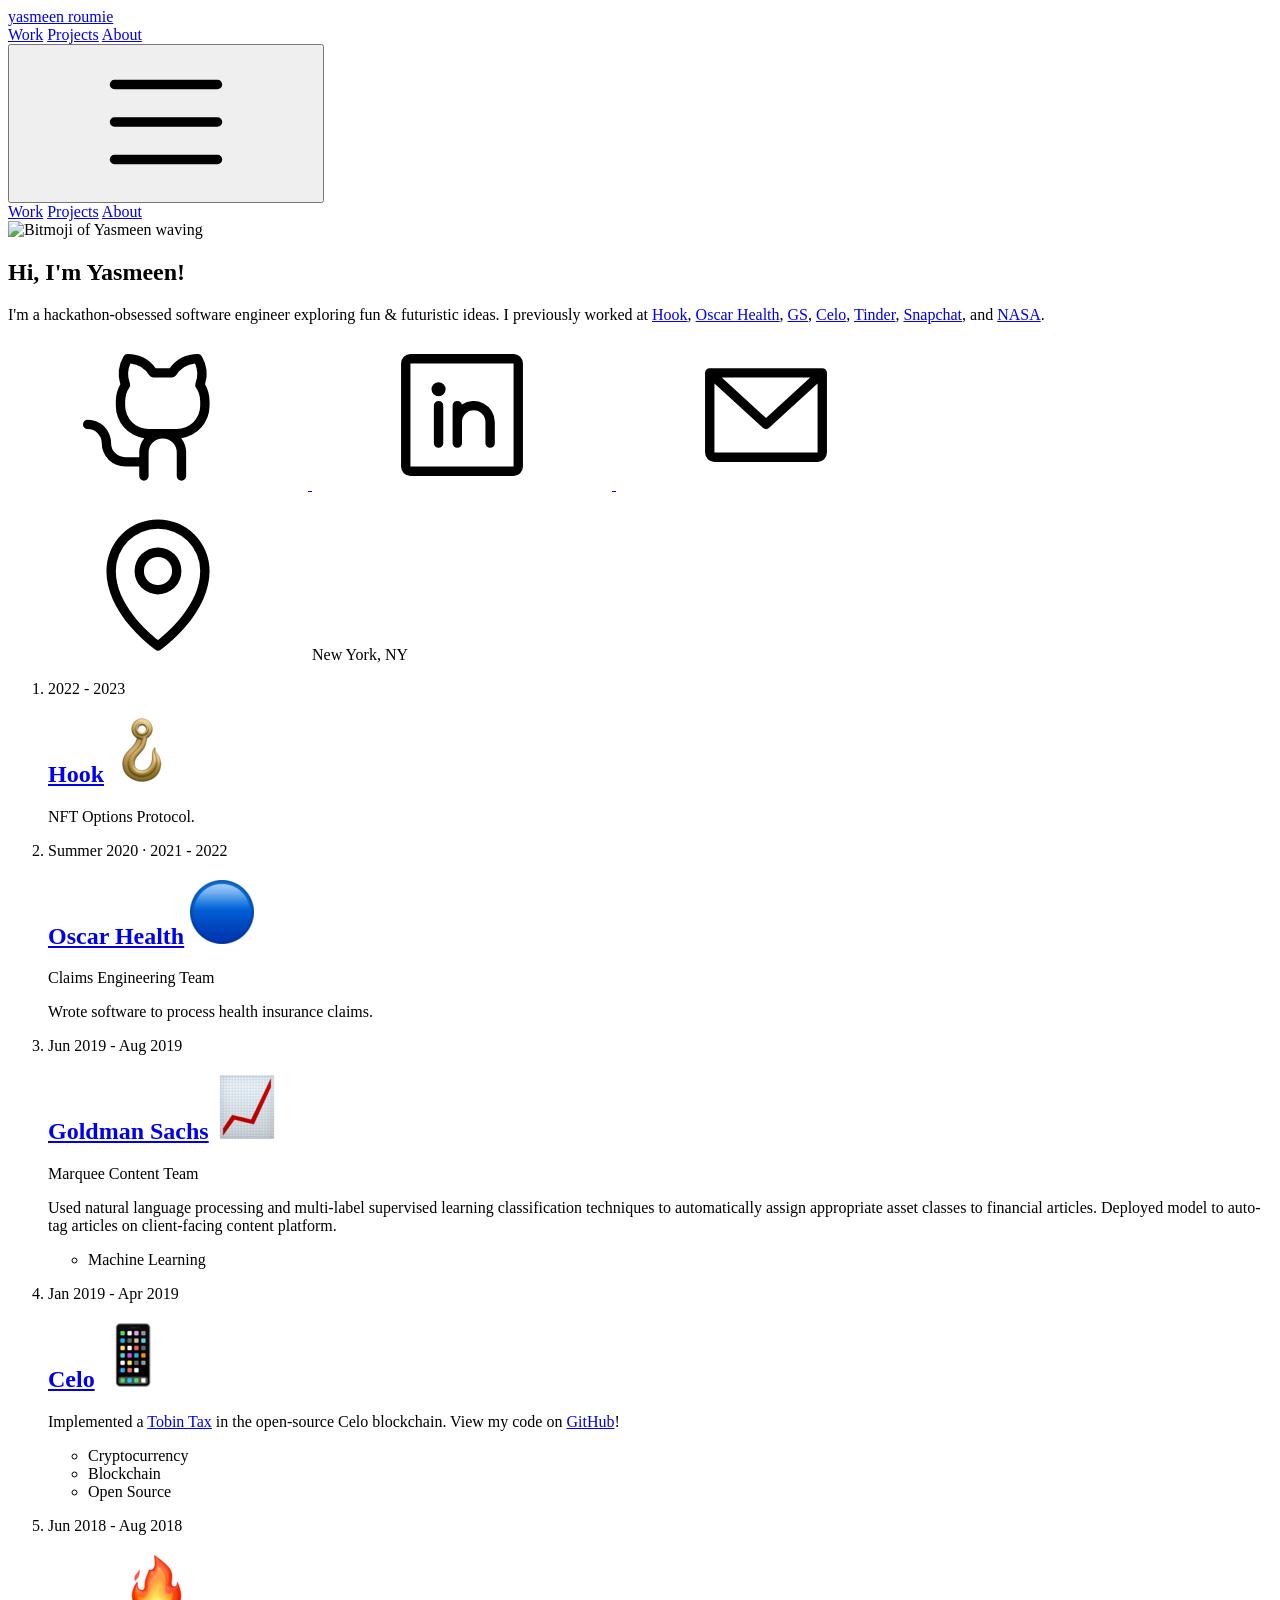
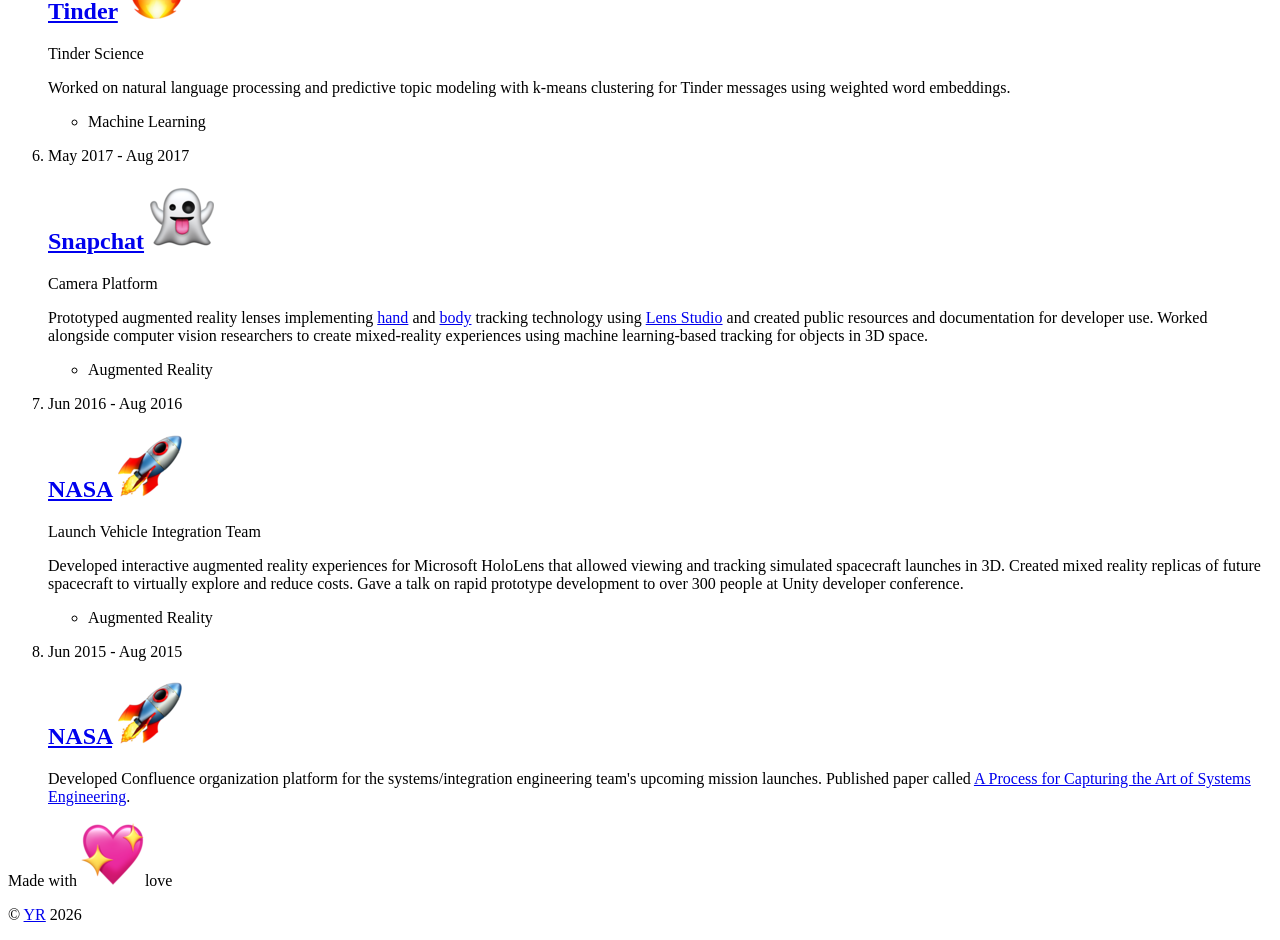
==== index.html @ fbc3cf3b "Add files via upload" ====
<!DOCTYPE html>
<html lang="en">
<head>
	<meta charset="utf-8">
	<meta name="viewport" content="width=device-width, initial-scale=1">
	<title>Yasmeen Roumie | Work</title>
	<meta name="description" content="Yasmeen's work experience">

	<!-- Facebook Meta Tags -->
	<meta property="og:url" content="https://yasmeenroumie.com">
	<meta property="og:type" content="website">
	<meta property="og:title" content="Yasmeen Roumie | Work">
	<meta property="og:description" content="Yasmeen's work experience">
	<meta property="og:image" content="https://i.pinimg.com/564x/a7/92/e4/a792e42b54c8fdf1e5c02436680e0463.jpg">

	<!-- Twitter Meta Tags -->
	<meta name="twitter:card" content="summary_large_image">
	<meta property="twitter:domain" content="yasmeenroumie.com">
	<meta property="twitter:url" content="https://yasmeenroumie.com">
	<meta name="twitter:title" content="Yasmeen Roumie | Work">
	<meta name="twitter:description" content="Yasmeen's work experience">
	<meta name="twitter:image" content="https://i.pinimg.com/564x/a7/92/e4/a792e42b54c8fdf1e5c02436680e0463.jpg">

	<link rel="shortcut icon" type="image/x-icon" href="static/img/verified.ico"/>

	<link rel="preload" href="static/fonts/FamiljenGrotesk-400.woff2" as="font" type="font/woff2" crossorigin>
	<link rel="preload" href="static/fonts/FamiljenGrotesk-600.woff2" as="font" type="font/woff2" crossorigin>
	<link rel="stylesheet" href="static/css/site.css">
	<script src="static/js/nav.js" defer></script>

	<!-- Global site tag (gtag.js) - Google Analytics -->
	<script async src="https://www.googletagmanager.com/gtag/js?id=UA-73710322-1"></script>
	<script>
	  window.dataLayer = window.dataLayer || [];
	  function gtag(){dataLayer.push(arguments);}
	  gtag('js', new Date());

	  gtag('config', 'UA-73710322-1');
	</script>
</head>
<body>

<!--SPRITE:START-->
<svg xmlns="http://www.w3.org/2000/svg" style="display:none" aria-hidden="true">
  <symbol id="i-github" viewBox="0 0 256 256"><path d="M208.31,75.68A59.78,59.78,0,0,0,202.93,28,8,8,0,0,0,196,24a59.75,59.75,0,0,0-48,24H124A59.75,59.75,0,0,0,76,24a8,8,0,0,0-6.93,4,59.78,59.78,0,0,0-5.38,47.68A58.14,58.14,0,0,0,56,104v8a56.06,56.06,0,0,0,48.44,55.47A39.8,39.8,0,0,0,96,192v8H72a24,24,0,0,1-24-24A40,40,0,0,0,8,136a8,8,0,0,0,0,16,24,24,0,0,1,24,24,40,40,0,0,0,40,40H96v16a8,8,0,0,0,16,0V192a24,24,0,0,1,48,0v40a8,8,0,0,0,16,0V192a39.8,39.8,0,0,0-8.44-24.53A56.06,56.06,0,0,0,216,112v-8A58.14,58.14,0,0,0,208.31,75.68ZM200,112a40,40,0,0,1-40,40H112a40,40,0,0,1-40-40v-8a41.74,41.74,0,0,1,6.9-22.48A8,8,0,0,0,80,73.83a43.81,43.81,0,0,1,.79-33.58,43.88,43.88,0,0,1,32.32,20.06A8,8,0,0,0,119.82,64h32.35a8,8,0,0,0,6.74-3.69,43.87,43.87,0,0,1,32.32-20.06A43.81,43.81,0,0,1,192,73.83a8.09,8.09,0,0,0,1,7.65A41.72,41.72,0,0,1,200,104Z"/></symbol>
  <symbol id="i-linkedin" viewBox="0 0 256 256"><path d="M216,24H40A16,16,0,0,0,24,40V216a16,16,0,0,0,16,16H216a16,16,0,0,0,16-16V40A16,16,0,0,0,216,24Zm0,192H40V40H216V216ZM96,112v64a8,8,0,0,1-16,0V112a8,8,0,0,1,16,0Zm88,28v36a8,8,0,0,1-16,0V140a20,20,0,0,0-40,0v36a8,8,0,0,1-16,0V112a8,8,0,0,1,15.79-1.78A36,36,0,0,1,184,140ZM100,84A12,12,0,1,1,88,72,12,12,0,0,1,100,84Z"/></symbol>
  <symbol id="i-mail" viewBox="0 0 256 256"><path d="M224,48H32a8,8,0,0,0-8,8V192a16,16,0,0,0,16,16H216a16,16,0,0,0,16-16V56A8,8,0,0,0,224,48ZM203.43,64,128,133.15,52.57,64ZM216,192H40V74.19l82.59,75.71a8,8,0,0,0,10.82,0L216,74.19V192Z"/></symbol>
  <symbol id="i-pin" viewBox="0 0 256 256"><path d="M128,64a40,40,0,1,0,40,40A40,40,0,0,0,128,64Zm0,64a24,24,0,1,1,24-24A24,24,0,0,1,128,128Zm0-112a88.1,88.1,0,0,0-88,88c0,31.4,14.51,64.68,42,96.25a254.19,254.19,0,0,0,41.45,38.3,8,8,0,0,0,9.18,0A254.19,254.19,0,0,0,174,200.25c27.45-31.57,42-64.85,42-96.25A88.1,88.1,0,0,0,128,16Zm0,206c-16.53-13-72-60.75-72-118a72,72,0,0,1,144,0C200,161.23,144.53,209,128,222Z"/></symbol>
  <symbol id="i-calendar" viewBox="0 0 256 256"><path d="M208,32H184V24a8,8,0,0,0-16,0v8H88V24a8,8,0,0,0-16,0v8H48A16,16,0,0,0,32,48V208a16,16,0,0,0,16,16H208a16,16,0,0,0,16-16V48A16,16,0,0,0,208,32ZM72,48v8a8,8,0,0,0,16,0V48h80v8a8,8,0,0,0,16,0V48h24V80H48V48ZM208,208H48V96H208V208Z"/></symbol>
  <symbol id="i-menu" viewBox="0 0 256 256"><path d="M224,128a8,8,0,0,1-8,8H40a8,8,0,0,1,0-16H216A8,8,0,0,1,224,128ZM40,72H216a8,8,0,0,0,0-16H40a8,8,0,0,0,0,16ZM216,184H40a8,8,0,0,0,0,16H216a8,8,0,0,0,0-16Z"/></symbol>
  <symbol id="i-close" viewBox="0 0 256 256"><path d="M205.66,194.34a8,8,0,0,1-11.32,11.32L128,139.31,61.66,205.66a8,8,0,0,1-11.32-11.32L116.69,128,50.34,61.66A8,8,0,0,1,61.66,50.34L128,116.69l66.34-66.35a8,8,0,0,1,11.32,11.32L139.31,128Z"/></symbol>
  <symbol id="i-arrow" viewBox="0 0 256 256"><path d="M204,64V168a12,12,0,0,1-24,0V93L72.49,200.49a12,12,0,0,1-17-17L163,76H88a12,12,0,0,1,0-24H192A12,12,0,0,1,204,64Z"/></symbol>
</svg>
<!--SPRITE:END-->

<header class="sticky top-0 z-40 border-b border-border bg-bg/80 backdrop-blur-md">
	<nav class="mx-auto flex h-16 max-w-4xl items-center justify-between gap-4 px-5" aria-label="Main">
		<a href="index" class="text-base font-semibold tracking-tight hover:text-accent transition-colors">yasmeen roumie</a>

		<div class="hidden items-center gap-1 sm:flex">
			<a href="index" aria-current="page" class="rounded-lg bg-surface-2 px-3 py-1.5 text-sm font-medium">Work</a>
			<a href="projects" class="rounded-lg px-3 py-1.5 text-sm text-muted transition-colors hover:bg-surface-2 hover:text-fg">Projects</a>
			<a href="about" class="rounded-lg px-3 py-1.5 text-sm text-muted transition-colors hover:bg-surface-2 hover:text-fg">About</a>
		</div>

		<button type="button" class="btn-icon -mr-2 hidden sm:hidden" data-nav-toggle aria-controls="site-menu" aria-expanded="false" aria-label="Menu">
			<svg class="icon text-xl" aria-hidden="true"><use href="#i-menu"></use></svg>
		</button>
	</nav>

	<div id="site-menu" class="border-t border-border sm:hidden" data-nav-menu>
		<div class="mx-auto flex max-w-4xl flex-col px-5 py-2">
			<a href="index" aria-current="page" class="rounded-lg px-3 py-2.5 text-sm font-medium">Work</a>
			<a href="projects" class="rounded-lg px-3 py-2.5 text-sm text-muted transition-colors hover:bg-surface-2 hover:text-fg">Projects</a>
			<a href="about" class="rounded-lg px-3 py-2.5 text-sm text-muted transition-colors hover:bg-surface-2 hover:text-fg">About</a>
		</div>
	</div>
</header>

<main class="mx-auto max-w-4xl px-5 pb-24 pt-12 sm:pt-16">

	<section class="rise flow-root">
	<img src="static/img/hey_bitmoji_trim.png" alt="Bitmoji of Yasmeen waving"
		width="297" height="341"
		class="float-right mb-1 ml-2 h-32 w-auto sm:ml-8 sm:h-48 lg:h-64">
		<div>
			<h1 class="text-3xl font-semibold tracking-tight sm:text-4xl">Hi, I'm Yasmeen!</h1>

			<p class="mt-4 max-w-[56ch] leading-relaxed text-muted">
				I'm a hackathon-obsessed software engineer exploring fun &amp; futuristic ideas. I previously worked at
				<a class="sweep sweep-hook" href="https://hook.xyz">Hook</a>,
				<a class="sweep sweep-oscar" href="https://www.hioscar.com/">Oscar Health</a>,
				<a class="sweep sweep-gs" href="https://www.goldmansachs.com/">GS</a>,
				<a class="sweep sweep-celo" href="https://celo.org">Celo</a>,
				<a class="sweep sweep-tinder" href="https://tinder.com">Tinder</a>,
				<a class="sweep sweep-snapchat" href="https://snapchat.com">Snapchat</a>, and
				<a class="sweep sweep-nasa" href="https://nasa.gov">NASA</a>.
			</p>

			<div class="-ml-2 mt-3 flex flex-wrap items-center">
				<a class="btn-icon size-10" href="http://bit.ly/yasmeen-github" aria-label="GitHub">
					<svg class="icon text-2xl" aria-hidden="true"><use href="#i-github"></use></svg>
				</a>
				<a class="btn-icon size-10" href="http://bit.ly/yasmeen-linkedin" aria-label="LinkedIn">
					<svg class="icon text-2xl" aria-hidden="true"><use href="#i-linkedin"></use></svg>
				</a>
				<a class="btn-icon size-10" href="mailto:yasmeen.roumie@gmail.com" aria-label="Email">
					<svg class="icon text-2xl" aria-hidden="true"><use href="#i-mail"></use></svg>
				</a>
			</div>

			<p class="mt-1 flex items-center gap-1.5 text-sm text-muted">
				<svg class="icon" aria-hidden="true"><use href="#i-pin"></use></svg>
				New York, NY
			</p>
		</div>

	</section>

	<ol class="mt-16 space-y-12 sm:mt-20">

		<li class="grid gap-2 sm:grid-cols-[9rem_1fr] sm:gap-8">
			<p class="pt-1 font-mono text-xs text-muted">2022 - 2023</p>
			<div>
				<h2 class="text-lg font-semibold tracking-tight">
					<a class="marker" href="https://www.hook.xyz/">Hook</a>
					<img class="emoji" src="static/img/emoji/1fa9d.png" alt="" aria-hidden="true" width="64" height="64">
				</h2>
				<p class="mt-2 leading-relaxed">NFT Options Protocol.</p>
			</div>
		</li>

		<li class="grid gap-2 sm:grid-cols-[9rem_1fr] sm:gap-8">
			<p class="pt-1 font-mono text-xs text-muted">Summer 2020 &middot; 2021 - 2022</p>
			<div>
				<h2 class="text-lg font-semibold tracking-tight">
					<a class="marker" href="https://www.hioscar.com/">Oscar Health</a>
					<img class="emoji" src="static/img/emoji/1f535.png" alt="" aria-hidden="true" width="64" height="64">
				</h2>
				<p class="mt-1 text-sm font-medium text-muted">Claims Engineering Team</p>
				<p class="mt-2 leading-relaxed">Wrote software to process health insurance claims.</p>
			</div>
		</li>

		<li class="grid gap-2 sm:grid-cols-[9rem_1fr] sm:gap-8">
			<p class="pt-1 font-mono text-xs text-muted">Jun 2019 - Aug 2019</p>
			<div>
				<h2 class="text-lg font-semibold tracking-tight">
					<a class="marker" href="https://www.goldmansachs.com/">Goldman Sachs</a>
					<img class="emoji" src="static/img/emoji/1f4c8.png" alt="" aria-hidden="true" width="64" height="64">
				</h2>
				<p class="mt-1 text-sm font-medium text-muted">Marquee Content Team</p>
				<p class="mt-2 leading-relaxed">Used natural language processing and multi-label supervised learning classification techniques to automatically assign appropriate asset classes to financial articles. Deployed model to auto-tag articles on client-facing content platform.</p>
				<ul class="mt-3 flex flex-wrap gap-1.5">
					<li class="tag">Machine Learning</li>
				</ul>
			</div>
		</li>

		<li class="grid gap-2 sm:grid-cols-[9rem_1fr] sm:gap-8">
			<p class="pt-1 font-mono text-xs text-muted">Jan 2019 - Apr 2019</p>
			<div>
				<h2 class="text-lg font-semibold tracking-tight">
					<a class="marker" href="https://celo.org/">Celo</a>
					<img class="emoji" src="static/img/emoji/1f4f1.png" alt="" aria-hidden="true" width="64" height="64">
				</h2>
				<p class="mt-2 leading-relaxed">Implemented a <a class="marker" href="https://www.investopedia.com/terms/t/tobin-tax.asp">Tobin Tax</a> in the open-source Celo blockchain. View my code on <a class="marker" href="https://github.com/celo-org/celo-blockchain/commits?author=yasmeen">GitHub</a>!</p>
				<ul class="mt-3 flex flex-wrap gap-1.5">
					<li class="tag">Cryptocurrency</li>
					<li class="tag">Blockchain</li>
					<li class="tag">Open Source</li>
				</ul>
			</div>
		</li>

		<li class="grid gap-2 sm:grid-cols-[9rem_1fr] sm:gap-8">
			<p class="pt-1 font-mono text-xs text-muted">Jun 2018 - Aug 2018</p>
			<div>
				<h2 class="text-lg font-semibold tracking-tight">
					<a class="marker" href="https://tinder.com/">Tinder</a>
					<img class="emoji" src="static/img/emoji/1f525.png" alt="" aria-hidden="true" width="64" height="64">
				</h2>
				<p class="mt-1 text-sm font-medium text-muted">Tinder Science</p>
				<p class="mt-2 leading-relaxed">Worked on natural language processing and predictive topic modeling with k-means clustering for Tinder messages using weighted word embeddings.</p>
				<ul class="mt-3 flex flex-wrap gap-1.5">
					<li class="tag">Machine Learning</li>
				</ul>
			</div>
		</li>

		<li class="grid gap-2 sm:grid-cols-[9rem_1fr] sm:gap-8">
			<p class="pt-1 font-mono text-xs text-muted">May 2017 - Aug 2017</p>
			<div>
				<h2 class="text-lg font-semibold tracking-tight">
					<a class="marker" href="https://snapchat.com/">Snapchat</a>
					<img class="emoji" src="static/img/emoji/1f47b.png" alt="" aria-hidden="true" width="64" height="64">
				</h2>
				<p class="mt-1 text-sm font-medium text-muted">Camera Platform</p>
				<p class="mt-2 leading-relaxed">Prototyped augmented reality lenses implementing <a class="marker" href="https://lensstudio.snapchat.com/templates/object/hand/">hand</a> and <a class="marker" href="https://lensstudio.snapchat.com/templates/object/body/">body</a> tracking technology using <a class="marker" href="https://lensstudio.snapchat.com/">Lens Studio</a> and created public resources and documentation for developer use. Worked alongside computer vision researchers to create mixed-reality experiences using machine learning-based tracking for objects in 3D space.</p>
				<ul class="mt-3 flex flex-wrap gap-1.5">
					<li class="tag">Augmented Reality</li>
				</ul>
			</div>
		</li>

		<li class="grid gap-2 sm:grid-cols-[9rem_1fr] sm:gap-8">
			<p class="pt-1 font-mono text-xs text-muted">Jun 2016 - Aug 2016</p>
			<div>
				<h2 class="text-lg font-semibold tracking-tight">
					<a class="marker" href="https://nasa.gov/">NASA</a>
					<img class="emoji" src="static/img/emoji/1f680.png" alt="" aria-hidden="true" width="64" height="64">
				</h2>
				<p class="mt-1 text-sm font-medium text-muted">Launch Vehicle Integration Team</p>
				<p class="mt-2 leading-relaxed">Developed interactive augmented reality experiences for Microsoft HoloLens that allowed viewing and tracking simulated spacecraft launches in 3D. Created mixed reality replicas of future spacecraft to virtually explore and reduce costs. Gave a talk on rapid prototype development to over 300 people at Unity developer conference.</p>
				<ul class="mt-3 flex flex-wrap gap-1.5">
					<li class="tag">Augmented Reality</li>
				</ul>
			</div>
		</li>

		<li class="grid gap-2 sm:grid-cols-[9rem_1fr] sm:gap-8">
			<p class="pt-1 font-mono text-xs text-muted">Jun 2015 - Aug 2015</p>
			<div>
				<h2 class="text-lg font-semibold tracking-tight">
					<a class="marker" href="https://nasa.gov/">NASA</a>
					<img class="emoji" src="static/img/emoji/1f680.png" alt="" aria-hidden="true" width="64" height="64">
				</h2>
				<p class="mt-2 leading-relaxed">Developed Confluence organization platform for the systems/integration engineering team's upcoming mission launches. Published paper called <a class="marker" href="https://doi.org/10.1002/j.2334-5837.2016.00236.x">A Process for Capturing the Art of Systems Engineering</a>.</p>
			</div>
		</li>

	</ol>
</main>

<footer class="border-t border-border">
	<div class="mx-auto flex max-w-4xl flex-col items-center gap-1 px-5 py-10 text-sm text-muted">
		<p>Made with <img class="emoji" src="static/img/emoji/1f496.png" alt="" aria-hidden="true" width="64" height="64"><span class="sr-only">love</span></p>
		<p>&copy; <a class="marker" href="https://github.com/yasmeen">YR</a> <span data-year>2026</span></p>
	</div>
</footer>

</body>
</html>
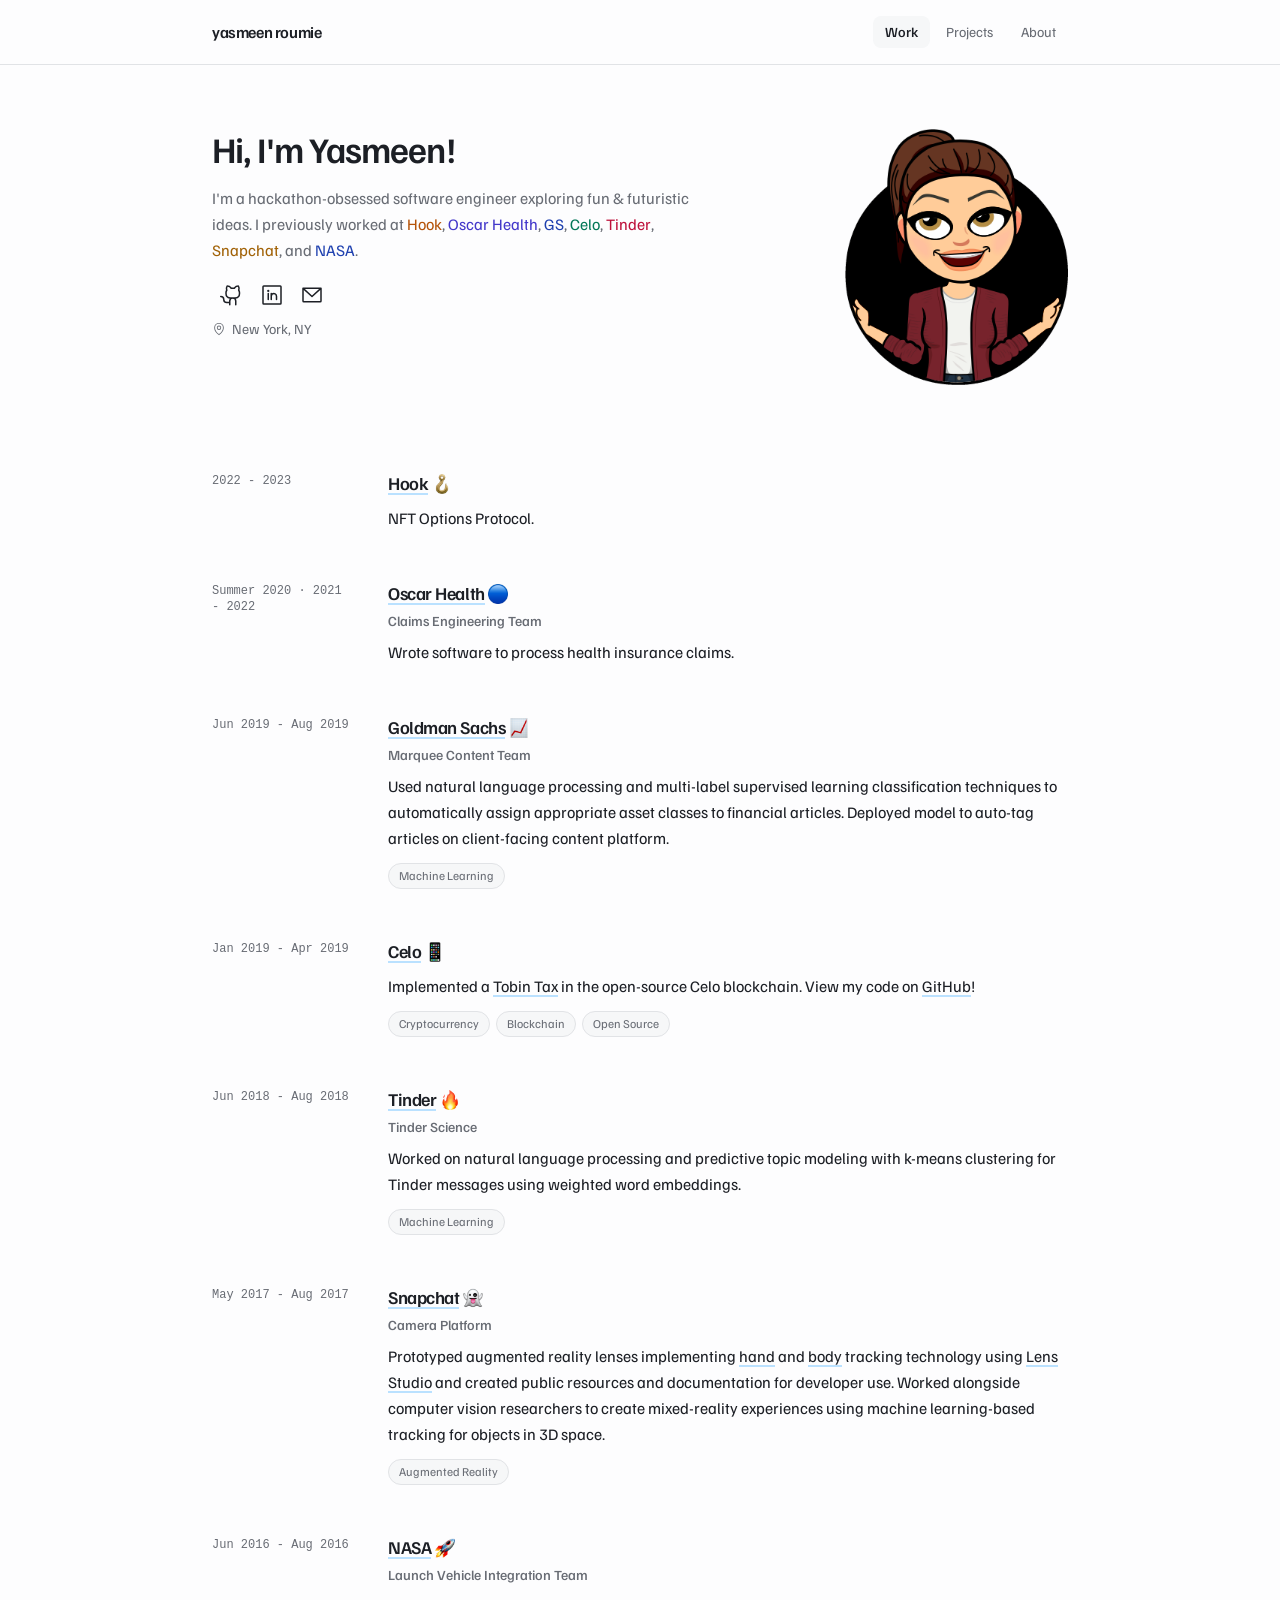
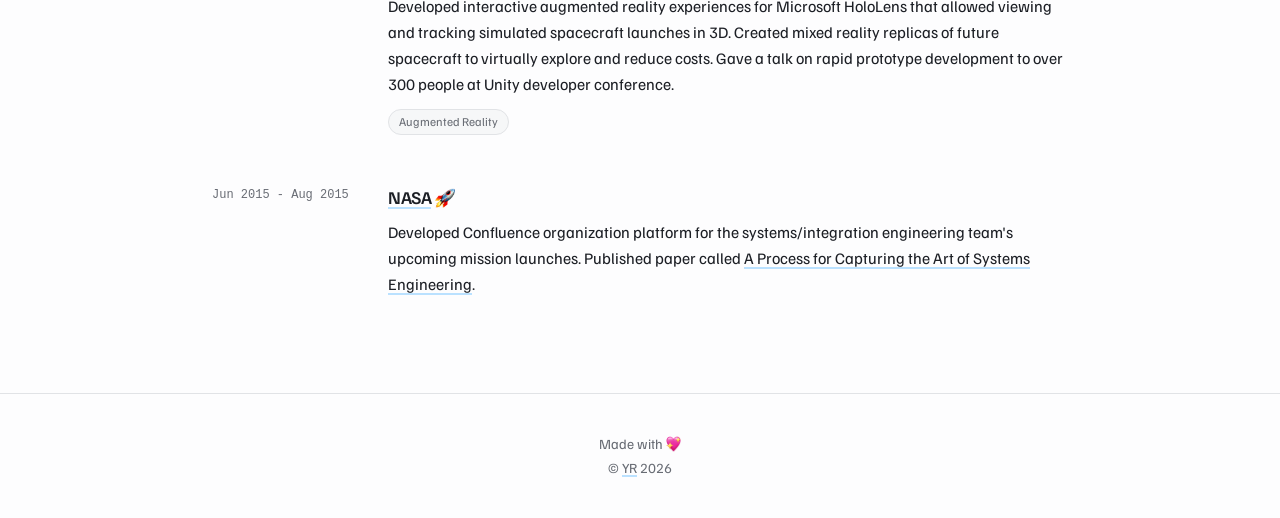
==== commit 0c05e455: "Add files via upload" ====
--- a/index.html
+++ b/index.html
@@ -4,24 +4,29 @@
 	<meta charset="utf-8">
 	<meta name="viewport" content="width=device-width, initial-scale=1">
 	<title>Yasmeen Roumie | Work</title>
-	<meta name="description" content="Yasmeen's work experience">
+	<meta name="description" content="Yasmeen Roumie is a software engineer exploring fun &amp; futuristic ideas. Previously at Hook, Oscar Health, GS, Celo, Tinder, Snapchat, and NASA.">
 
 	<!-- Facebook Meta Tags -->
-	<meta property="og:url" content="https://yasmeenroumie.com">
+	<meta property="og:url" content="https://yasmeenroumie.com/">
 	<meta property="og:type" content="website">
 	<meta property="og:title" content="Yasmeen Roumie | Work">
-	<meta property="og:description" content="Yasmeen's work experience">
-	<meta property="og:image" content="https://i.pinimg.com/564x/a7/92/e4/a792e42b54c8fdf1e5c02436680e0463.jpg">
+	<meta property="og:description" content="Yasmeen Roumie is a software engineer exploring fun &amp; futuristic ideas. Previously at Hook, Oscar Health, GS, Celo, Tinder, Snapchat, and NASA.">
+	<meta property="og:image" content="https://yasmeenroumie.com/static/img/og-image.png">
+	<meta property="og:image:width" content="1200">
+	<meta property="og:image:height" content="630">
+	<meta property="og:image:alt" content="Yasmeen Roumie, software engineer, with her bitmoji">
 
 	<!-- Twitter Meta Tags -->
 	<meta name="twitter:card" content="summary_large_image">
 	<meta property="twitter:domain" content="yasmeenroumie.com">
-	<meta property="twitter:url" content="https://yasmeenroumie.com">
+	<meta property="twitter:url" content="https://yasmeenroumie.com/">
 	<meta name="twitter:title" content="Yasmeen Roumie | Work">
-	<meta name="twitter:description" content="Yasmeen's work experience">
-	<meta name="twitter:image" content="https://i.pinimg.com/564x/a7/92/e4/a792e42b54c8fdf1e5c02436680e0463.jpg">
-
-	<link rel="shortcut icon" type="image/x-icon" href="static/img/verified.ico"/>
+	<meta name="twitter:description" content="Yasmeen Roumie is a software engineer exploring fun &amp; futuristic ideas. Previously at Hook, Oscar Health, GS, Celo, Tinder, Snapchat, and NASA.">
+	<meta name="twitter:image" content="https://yasmeenroumie.com/static/img/og-image.png">
+
+	<link rel="icon" href="/static/img/favicon.ico" sizes="any">
+	<link rel="icon" type="image/png" sizes="32x32" href="/static/img/favicon-32.png">
+	<link rel="apple-touch-icon" href="/static/img/apple-touch-icon.png">
 
 	<link rel="preload" href="static/fonts/FamiljenGrotesk-400.woff2" as="font" type="font/woff2" crossorigin>
 	<link rel="preload" href="static/fonts/FamiljenGrotesk-600.woff2" as="font" type="font/woff2" crossorigin>
--- a/static/css/site.css
+++ b/static/css/site.css
@@ -0,0 +1,2 @@
+/*! tailwindcss v4.3.3 | MIT License | https://tailwindcss.com */
+@layer properties{@supports (((-webkit-hyphens:none)) and (not (margin-trim:inline))) or ((-moz-orient:inline) and (not (color:rgb(from red r g b)))){*,:before,:after,::backdrop{--tw-space-y-reverse:0;--tw-border-style:solid;--tw-leading:initial;--tw-font-weight:initial;--tw-tracking:initial;--tw-backdrop-blur:initial;--tw-backdrop-brightness:initial;--tw-backdrop-contrast:initial;--tw-backdrop-grayscale:initial;--tw-backdrop-hue-rotate:initial;--tw-backdrop-invert:initial;--tw-backdrop-opacity:initial;--tw-backdrop-saturate:initial;--tw-backdrop-sepia:initial;--tw-translate-x:0;--tw-translate-y:0;--tw-translate-z:0}}}@layer theme{:root,:host{--font-sans:"Familjen Grotesk", ui-sans-serif, system-ui, -apple-system, sans-serif;--spacing:.25rem;--container-4xl:56rem;--text-xs:.75rem;--text-xs--line-height:calc(1 / .75);--text-sm:.875rem;--text-sm--line-height:calc(1.25 / .875);--text-base:1rem;--text-base--line-height:calc(1.5 / 1);--text-lg:1.125rem;--text-lg--line-height:calc(1.75 / 1.125);--text-xl:1.25rem;--text-xl--line-height:calc(1.75 / 1.25);--text-2xl:1.5rem;--text-2xl--line-height:calc(2 / 1.5);--text-3xl:1.875rem;--text-3xl--line-height:calc(2.25 / 1.875);--text-4xl:2.25rem;--text-4xl--line-height:calc(2.5 / 2.25);--font-weight-medium:500;--font-weight-semibold:600;--tracking-tight:-.025em;--leading-relaxed:1.625;--radius-lg:.5rem;--blur-md:12px;--default-transition-duration:.15s;--default-transition-timing-function:cubic-bezier(.4, 0, .2, 1);--default-font-family:"Familjen Grotesk", ui-sans-serif, system-ui, -apple-system, sans-serif;--default-mono-font-family:"Geist Mono", ui-monospace, "SF Mono", monospace}}@layer base{*,:after,:before,::backdrop{box-sizing:border-box;border:0 solid;margin:0;padding:0}::file-selector-button{box-sizing:border-box;border:0 solid;margin:0;padding:0}html,:host{-webkit-text-size-adjust:100%;tab-size:4;line-height:1.5;font-family:var(--default-font-family,-apple-system, BlinkMacSystemFont, "Segoe UI", Roboto, "Helvetica Neue", "Noto Sans", Arial, sans-serif, "Apple Color Emoji", "Segoe UI Emoji", "Segoe UI Symbol", "Noto Color Emoji");font-feature-settings:var(--default-font-feature-settings,normal);font-variation-settings:var(--default-font-variation-settings,normal);-webkit-tap-highlight-color:transparent}hr{height:0;color:inherit;border-top-width:1px}abbr:where([title]){-webkit-text-decoration:underline dotted;text-decoration:underline dotted}h1,h2,h3,h4,h5,h6{font-size:inherit;font-weight:inherit}a{color:inherit;-webkit-text-decoration:inherit;-webkit-text-decoration:inherit;-webkit-text-decoration:inherit;text-decoration:inherit}b,strong{font-weight:bolder}code,kbd,samp,pre{font-family:var(--default-mono-font-family,ui-monospace, SFMono-Regular, Menlo, Monaco, Consolas, "Liberation Mono", "Courier New", monospace);font-feature-settings:var(--default-mono-font-feature-settings,normal);font-variation-settings:var(--default-mono-font-variation-settings,normal);font-size:1em}small{font-size:80%}sub,sup{vertical-align:baseline;font-size:75%;line-height:0;position:relative}sub{bottom:-.25em}sup{top:-.5em}table{text-indent:0;border-color:inherit;border-collapse:collapse}:-moz-focusring:where(:not(iframe)){outline:auto}progress{vertical-align:baseline}summary{display:list-item}ol,ul,menu{list-style:none}img,svg,video,canvas,audio,iframe,embed,object{vertical-align:middle;display:block}img,video{max-width:100%;height:auto}button,input,select,optgroup,textarea{font:inherit;font-feature-settings:inherit;font-variation-settings:inherit;letter-spacing:inherit;color:inherit;opacity:1;background-color:#0000;border-radius:0}::file-selector-button{font:inherit;font-feature-settings:inherit;font-variation-settings:inherit;letter-spacing:inherit;color:inherit;opacity:1;background-color:#0000;border-radius:0}:where(select:is([multiple],[size])) optgroup{font-weight:bolder}:where(select:is([multiple],[size])) optgroup option{padding-inline-start:20px}::file-selector-button{margin-inline-end:4px}::placeholder{opacity:1}@supports (not ((-webkit-appearance:-apple-pay-button))) or (contain-intrinsic-size:1px){::placeholder{color:currentColor}@supports (color:color-mix(in lab, red, red)){::placeholder{color:color-mix(in oklab, currentcolor 50%, transparent)}}}textarea{resize:vertical}::-webkit-search-decoration{-webkit-appearance:none}::-webkit-date-and-time-value{min-height:1lh;text-align:inherit}::-webkit-datetime-edit{display:inline-flex}::-webkit-datetime-edit-fields-wrapper{padding:0}::-webkit-datetime-edit{padding-block:0}::-webkit-datetime-edit-year-field{padding-block:0}::-webkit-datetime-edit-month-field{padding-block:0}::-webkit-datetime-edit-day-field{padding-block:0}::-webkit-datetime-edit-hour-field{padding-block:0}::-webkit-datetime-edit-minute-field{padding-block:0}::-webkit-datetime-edit-second-field{padding-block:0}::-webkit-datetime-edit-millisecond-field{padding-block:0}::-webkit-datetime-edit-meridiem-field{padding-block:0}::-webkit-calendar-picker-indicator{line-height:1}:-moz-ui-invalid{box-shadow:none}button,input:where([type=button],[type=reset],[type=submit]){appearance:button}::file-selector-button{appearance:button}::-webkit-inner-spin-button{height:auto}::-webkit-outer-spin-button{height:auto}[hidden]:where(:not([hidden=until-found])){display:none!important}html{scroll-behavior:smooth}body{background-color:var(--bg);color:var(--fg);font-family:var(--font-sans);-webkit-font-smoothing:antialiased;text-rendering:optimizelegibility}:focus-visible{outline:2px solid var(--ring);outline-offset:2px;border-radius:2px}@media (prefers-reduced-motion:reduce){html{scroll-behavior:auto}*,:before,:after{transition-duration:.01ms!important;animation-duration:.01ms!important;animation-iteration-count:1!important}}}@layer components{.emoji{vertical-align:-.2em;width:1.1em;height:1.1em;display:inline-block}.icon{fill:currentColor;flex:none;width:1em;height:1em}.marker{background-image:linear-gradient(var(--marker), var(--marker));background-position:0 100%;background-repeat:no-repeat;background-size:100% 2px;padding-bottom:1px;transition:background-size .2s}.marker:hover{background-size:100% 100%}.sweep{color:var(--sweep-fg,var(--fg));background-image:linear-gradient(to right, transparent 50%, var(--sweep,transparent) 50%);background-position:0 0;background-repeat:no-repeat;background-size:200%;border-radius:3px;margin-inline:-.1em;padding-inline:.1em;transition:background-position .45s cubic-bezier(.16,1,.3,1)}.sweep:hover,.sweep:focus-visible{background-position:-100% 0}@media (hover:none){.sweep{background-position:-100% 0}}.sweep-hook{--sweep-fg:var(--c-hook);--sweep:var(--c-hook)}@supports (color:color-mix(in lab, red, red)){.sweep-hook{--sweep:color-mix(in srgb, var(--c-hook) 20%, transparent)}}.sweep-oscar{--sweep-fg:var(--c-oscar);--sweep:var(--c-oscar)}@supports (color:color-mix(in lab, red, red)){.sweep-oscar{--sweep:color-mix(in srgb, var(--c-oscar) 20%, transparent)}}.sweep-gs{--sweep-fg:var(--c-gs);--sweep:var(--c-gs)}@supports (color:color-mix(in lab, red, red)){.sweep-gs{--sweep:color-mix(in srgb, var(--c-gs) 20%, transparent)}}.sweep-celo{--sweep-fg:var(--c-celo);--sweep:var(--c-celo)}@supports (color:color-mix(in lab, red, red)){.sweep-celo{--sweep:color-mix(in srgb, var(--c-celo) 20%, transparent)}}.sweep-tinder{--sweep-fg:var(--c-tinder);--sweep:var(--c-tinder)}@supports (color:color-mix(in lab, red, red)){.sweep-tinder{--sweep:color-mix(in srgb, var(--c-tinder) 20%, transparent)}}.sweep-snapchat{--sweep-fg:var(--c-snapchat);--sweep:var(--c-snapchat)}@supports (color:color-mix(in lab, red, red)){.sweep-snapchat{--sweep:color-mix(in srgb, var(--c-snapchat) 26%, transparent)}}.sweep-nasa{--sweep-fg:var(--c-nasa);--sweep:var(--c-nasa)}@supports (color:color-mix(in lab, red, red)){.sweep-nasa{--sweep:color-mix(in srgb, var(--c-nasa) 20%, transparent)}}.card{background-color:var(--surface);border:1px solid var(--border);border-radius:.75rem;transition:border-color .2s,transform .2s}.card-link:hover .card,.card-link:focus-visible .card{border-color:var(--accent)}@supports (color:color-mix(in lab, red, red)){.card-link:hover .card,.card-link:focus-visible .card{border-color:color-mix(in oklch, var(--accent) 45%, var(--border))}}.card-link:hover .card,.card-link:focus-visible .card{transform:translateY(-2px)}.card-link:active .card{transform:translateY(0)}.tag{border:1px solid var(--border);background-color:var(--surface-2);color:var(--muted);white-space:nowrap;border-radius:9999px;align-items:center;gap:.375rem;padding:.375rem .625rem;font-size:.75rem;line-height:1;display:inline-flex}.btn{border:1px solid var(--border);background-color:var(--surface);color:var(--fg);border-radius:.5rem;align-items:center;gap:.5rem;padding:.5rem .875rem;font-size:.875rem;font-weight:500;transition:background-color .15s,border-color .15s,transform .1s;display:inline-flex}.btn:hover{background-color:var(--surface-2);border-color:var(--accent)}@supports (color:color-mix(in lab, red, red)){.btn:hover{border-color:color-mix(in oklch, var(--accent) 40%, var(--border))}}.btn:active{transform:translateY(1px)}.btn-icon{width:2.5rem;height:2.5rem;color:var(--fg);border-radius:.5rem;justify-content:center;align-items:center;transition:background-color .15s;display:inline-flex}.btn-icon:hover{background-color:var(--surface-2)}}@layer utilities{.collapse{visibility:collapse}.sr-only{clip-path:inset(50%);white-space:nowrap;border-width:0;width:1px;height:1px;margin:-1px;padding:0;position:absolute;overflow:hidden}.sticky{position:sticky}.top-0{top:0}.z-40{z-index:40}.order-first{order:-9999}.float-right{float:right}.mx-auto{margin-inline:auto}.mt-1{margin-top:var(--spacing)}.mt-2{margin-top:calc(var(--spacing) * 2)}.mt-3{margin-top:calc(var(--spacing) * 3)}.mt-4{margin-top:calc(var(--spacing) * 4)}.mt-12{margin-top:calc(var(--spacing) * 12)}.mt-16{margin-top:calc(var(--spacing) * 16)}.-mr-2{margin-right:calc(var(--spacing) * -2)}.mb-1{margin-bottom:var(--spacing)}.-ml-2{margin-left:calc(var(--spacing) * -2)}.ml-2{margin-left:calc(var(--spacing) * 2)}.flex{display:flex}.flow-root{display:flow-root}.grid{display:grid}.hidden{display:none}.inline{display:inline}.size-10{width:calc(var(--spacing) * 10);height:calc(var(--spacing) * 10)}.h-16{height:calc(var(--spacing) * 16)}.h-28{height:calc(var(--spacing) * 28)}.h-32{height:calc(var(--spacing) * 32)}.h-full{height:100%}.w-auto{width:auto}.max-w-4xl{max-width:var(--container-4xl)}.max-w-\[52ch\]{max-width:52ch}.max-w-\[56ch\]{max-width:56ch}.min-w-0{min-width:0}.shrink-0{flex-shrink:0}.flex-col{flex-direction:column}.flex-wrap{flex-wrap:wrap}.items-center{align-items:center}.items-start{align-items:flex-start}.justify-between{justify-content:space-between}.gap-1{gap:var(--spacing)}.gap-1\.5{gap:calc(var(--spacing) * 1.5)}.gap-2{gap:calc(var(--spacing) * 2)}.gap-4{gap:calc(var(--spacing) * 4)}:where(.space-y-12>:not(:last-child)){--tw-space-y-reverse:0;margin-block-start:calc(calc(var(--spacing) * 12) * var(--tw-space-y-reverse));margin-block-end:calc(calc(var(--spacing) * 12) * calc(1 - var(--tw-space-y-reverse)))}.rounded-lg{border-radius:var(--radius-lg)}.border-t{border-top-style:var(--tw-border-style);border-top-width:1px}.border-b{border-bottom-style:var(--tw-border-style);border-bottom-width:1px}.border-border{border-color:var(--border)}.bg-bg\/80{background-color:var(--bg)}@supports (color:color-mix(in lab, red, red)){.bg-bg\/80{background-color:color-mix(in oklab, var(--bg) 80%, transparent)}}.bg-surface-2{background-color:var(--surface-2)}.p-5{padding:calc(var(--spacing) * 5)}.px-3{padding-inline:calc(var(--spacing) * 3)}.px-5{padding-inline:calc(var(--spacing) * 5)}.py-1\.5{padding-block:calc(var(--spacing) * 1.5)}.py-2{padding-block:calc(var(--spacing) * 2)}.py-2\.5{padding-block:calc(var(--spacing) * 2.5)}.py-10{padding-block:calc(var(--spacing) * 10)}.pt-1{padding-top:var(--spacing)}.pt-12{padding-top:calc(var(--spacing) * 12)}.pb-24{padding-bottom:calc(var(--spacing) * 24)}.font-mono{font-family:Geist Mono,ui-monospace,SF Mono,monospace}.text-2xl{font-size:var(--text-2xl);line-height:var(--tw-leading,var(--text-2xl--line-height))}.text-3xl{font-size:var(--text-3xl);line-height:var(--tw-leading,var(--text-3xl--line-height))}.text-base{font-size:var(--text-base);line-height:var(--tw-leading,var(--text-base--line-height))}.text-lg{font-size:var(--text-lg);line-height:var(--tw-leading,var(--text-lg--line-height))}.text-sm{font-size:var(--text-sm);line-height:var(--tw-leading,var(--text-sm--line-height))}.text-xl{font-size:var(--text-xl);line-height:var(--tw-leading,var(--text-xl--line-height))}.text-xs{font-size:var(--text-xs);line-height:var(--tw-leading,var(--text-xs--line-height))}.leading-relaxed{--tw-leading:var(--leading-relaxed);line-height:var(--leading-relaxed)}.font-medium{--tw-font-weight:var(--font-weight-medium);font-weight:var(--font-weight-medium)}.font-semibold{--tw-font-weight:var(--font-weight-semibold);font-weight:var(--font-weight-semibold)}.tracking-tight{--tw-tracking:var(--tracking-tight);letter-spacing:var(--tracking-tight)}.whitespace-nowrap{white-space:nowrap}.text-muted{color:var(--muted)}.backdrop-blur-md{--tw-backdrop-blur:blur(var(--blur-md));-webkit-backdrop-filter:var(--tw-backdrop-blur,) var(--tw-backdrop-brightness,) var(--tw-backdrop-contrast,) var(--tw-backdrop-grayscale,) var(--tw-backdrop-hue-rotate,) var(--tw-backdrop-invert,) var(--tw-backdrop-opacity,) var(--tw-backdrop-saturate,) var(--tw-backdrop-sepia,);backdrop-filter:var(--tw-backdrop-blur,) var(--tw-backdrop-brightness,) var(--tw-backdrop-contrast,) var(--tw-backdrop-grayscale,) var(--tw-backdrop-hue-rotate,) var(--tw-backdrop-invert,) var(--tw-backdrop-opacity,) var(--tw-backdrop-saturate,) var(--tw-backdrop-sepia,)}.transition-colors{transition-property:color,background-color,border-color,outline-color,text-decoration-color,fill,stroke,--tw-gradient-from,--tw-gradient-via,--tw-gradient-to;transition-timing-function:var(--tw-ease,var(--default-transition-timing-function));transition-duration:var(--tw-duration,var(--default-transition-duration))}.transition-transform{transition-property:transform,translate,scale,rotate;transition-timing-function:var(--tw-ease,var(--default-transition-timing-function));transition-duration:var(--tw-duration,var(--default-transition-duration))}@media (hover:hover){.group-hover\:translate-x-0\.5:is(:where(.group):hover *){--tw-translate-x:calc(var(--spacing) * .5);translate:var(--tw-translate-x) var(--tw-translate-y)}.group-hover\:-translate-y-0\.5:is(:where(.group):hover *){--tw-translate-y:calc(var(--spacing) * -.5);translate:var(--tw-translate-x) var(--tw-translate-y)}.hover\:bg-surface-2:hover{background-color:var(--surface-2)}.hover\:text-accent:hover{color:var(--accent)}.hover\:text-fg:hover{color:var(--fg)}}@media (min-width:40rem){.sm\:col-span-2{grid-column:span 2/span 2}.sm\:mt-20{margin-top:calc(var(--spacing) * 20)}.sm\:ml-8{margin-left:calc(var(--spacing) * 8)}.sm\:flex{display:flex}.sm\:hidden{display:none}.sm\:h-44{height:calc(var(--spacing) * 44)}.sm\:h-48{height:calc(var(--spacing) * 48)}.sm\:grid-cols-2{grid-template-columns:repeat(2,minmax(0,1fr))}.sm\:grid-cols-\[9rem_1fr\]{grid-template-columns:9rem 1fr}.sm\:gap-8{gap:calc(var(--spacing) * 8)}.sm\:pt-16{padding-top:calc(var(--spacing) * 16)}.sm\:text-4xl{font-size:var(--text-4xl);line-height:var(--tw-leading,var(--text-4xl--line-height))}.sm\:text-lg{font-size:var(--text-lg);line-height:var(--tw-leading,var(--text-lg--line-height))}}@media (min-width:64rem){.lg\:h-64{height:calc(var(--spacing) * 64)}}@keyframes rise{0%{opacity:0;transform:translateY(8px)}to{opacity:1;transform:none}}.rise{animation:.5s cubic-bezier(.16,1,.3,1) both rise}}@font-face{font-family:Familjen Grotesk;src:url(../fonts/FamiljenGrotesk-400.woff2)format("woff2");font-weight:400;font-style:normal;font-display:swap}@font-face{font-family:Familjen Grotesk;src:url(../fonts/FamiljenGrotesk-500.woff2)format("woff2");font-weight:500;font-style:normal;font-display:swap}@font-face{font-family:Familjen Grotesk;src:url(../fonts/FamiljenGrotesk-600.woff2)format("woff2");font-weight:600;font-style:normal;font-display:swap}@font-face{font-family:Familjen Grotesk;src:url(../fonts/FamiljenGrotesk-700.woff2)format("woff2");font-weight:700;font-style:normal;font-display:swap}@font-face{font-family:Geist Mono;src:url(../fonts/GeistMono-Variable.woff2)format("woff2");font-weight:100 900;font-style:normal;font-display:swap}:root{--bg:oklch(99.4% .001 260);--surface:oklch(100% 0 0);--surface-2:oklch(97.5% .002 260);--fg:oklch(24% .012 264);--muted:oklch(53% .013 264);--border:oklch(91.5% .004 264);--accent:oklch(52% .166 252);--marker:#bae1ff;--ring:oklch(52% .166 252)}@media (prefers-color-scheme:dark){:root{--bg:oklch(17% .008 264);--surface:oklch(21.2% .011 264);--surface-2:oklch(24.6% .012 264);--fg:oklch(95.5% .003 264);--muted:oklch(70% .014 264);--border:oklch(30.2% .013 264);--accent:oklch(76% .132 245);--marker:oklch(50% .1 245);--ring:oklch(76% .132 245)}}:root{--c-hook:#b45309;--c-oscar:#4338ca;--c-gs:#1e40af;--c-celo:#047857;--c-tinder:#be123c;--c-snapchat:#a16207;--c-nasa:#1e40af}@media (prefers-color-scheme:dark){:root{--c-hook:#fb923c;--c-oscar:#a5b4fc;--c-gs:#93c5fd;--c-celo:#6ee7b7;--c-tinder:#fda4af;--c-snapchat:#fcd34d;--c-nasa:#93c5fd}}@property --tw-space-y-reverse{syntax:"*";inherits:false;initial-value:0}@property --tw-border-style{syntax:"*";inherits:false;initial-value:solid}@property --tw-leading{syntax:"*";inherits:false}@property --tw-font-weight{syntax:"*";inherits:false}@property --tw-tracking{syntax:"*";inherits:false}@property --tw-backdrop-blur{syntax:"*";inherits:false}@property --tw-backdrop-brightness{syntax:"*";inherits:false}@property --tw-backdrop-contrast{syntax:"*";inherits:false}@property --tw-backdrop-grayscale{syntax:"*";inherits:false}@property --tw-backdrop-hue-rotate{syntax:"*";inherits:false}@property --tw-backdrop-invert{syntax:"*";inherits:false}@property --tw-backdrop-opacity{syntax:"*";inherits:false}@property --tw-backdrop-saturate{syntax:"*";inherits:false}@property --tw-backdrop-sepia{syntax:"*";inherits:false}@property --tw-translate-x{syntax:"*";inherits:false;initial-value:0}@property --tw-translate-y{syntax:"*";inherits:false;initial-value:0}@property --tw-translate-z{syntax:"*";inherits:false;initial-value:0}
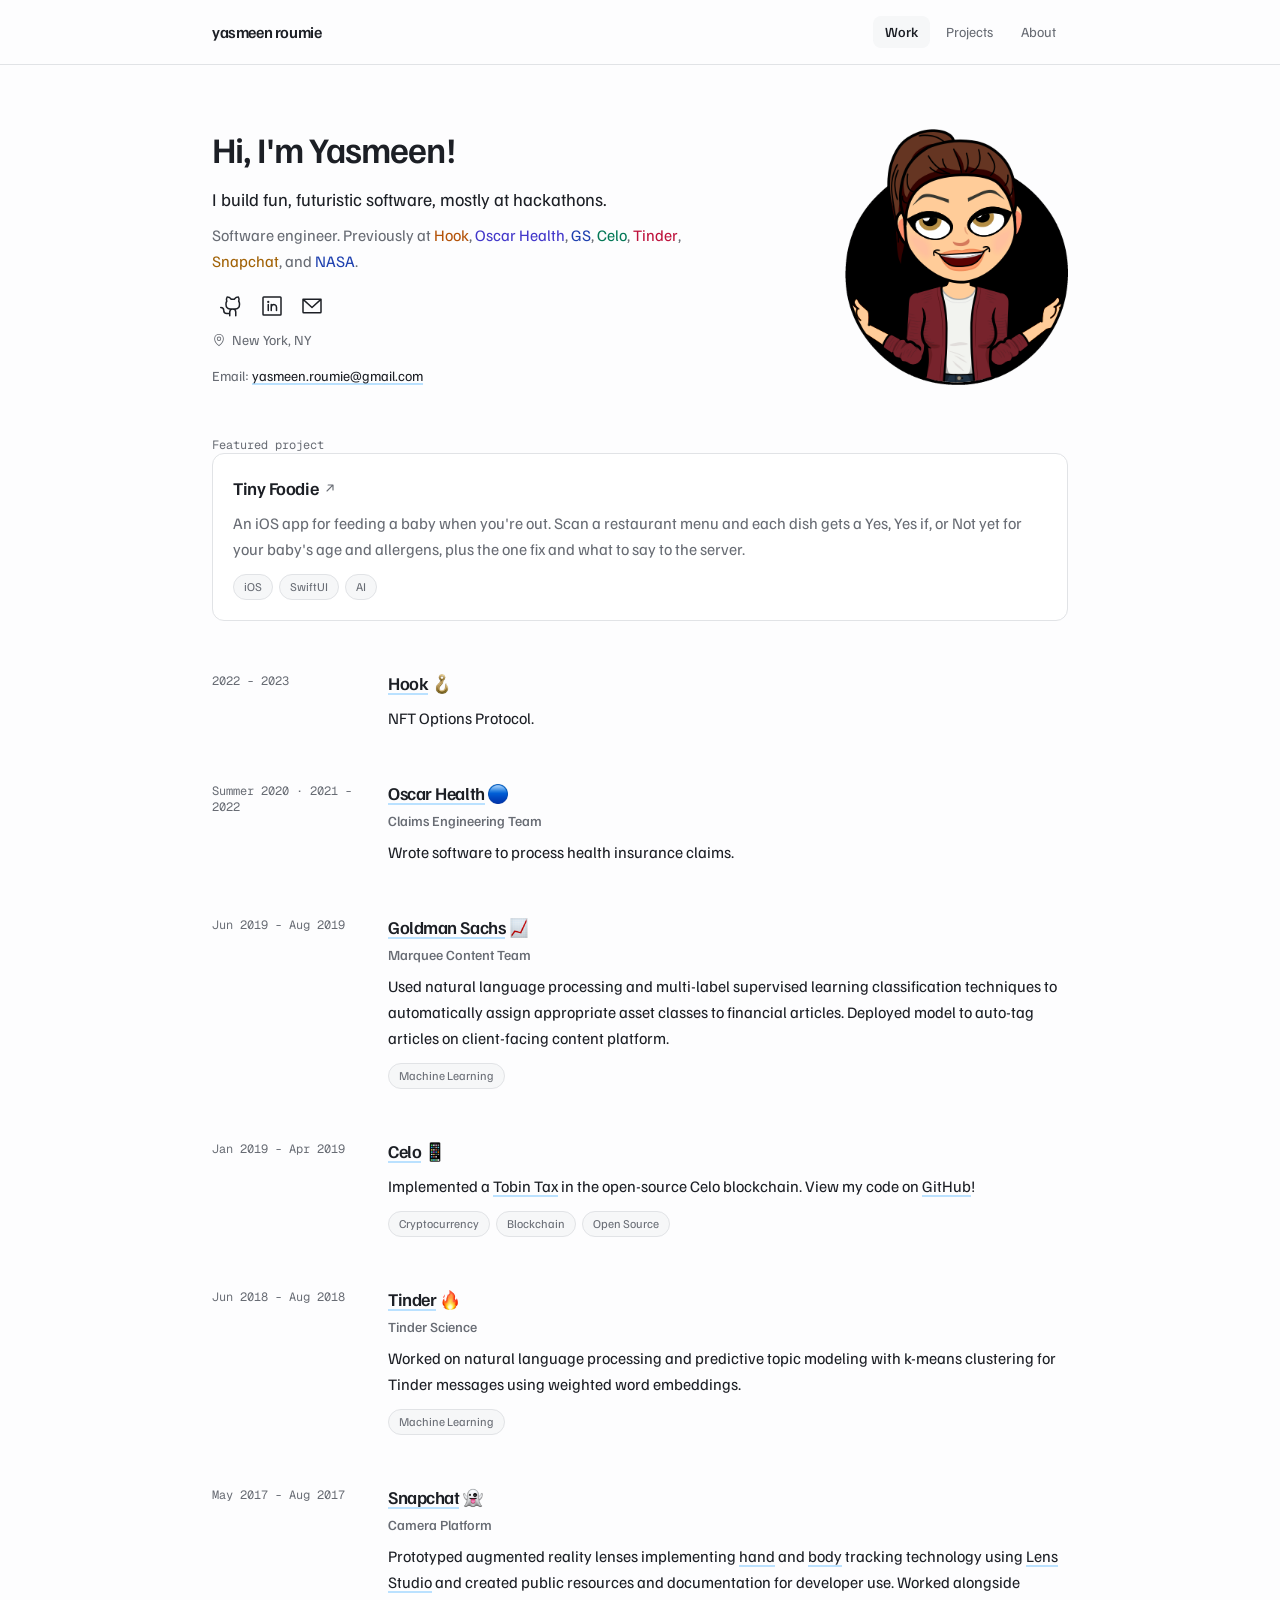
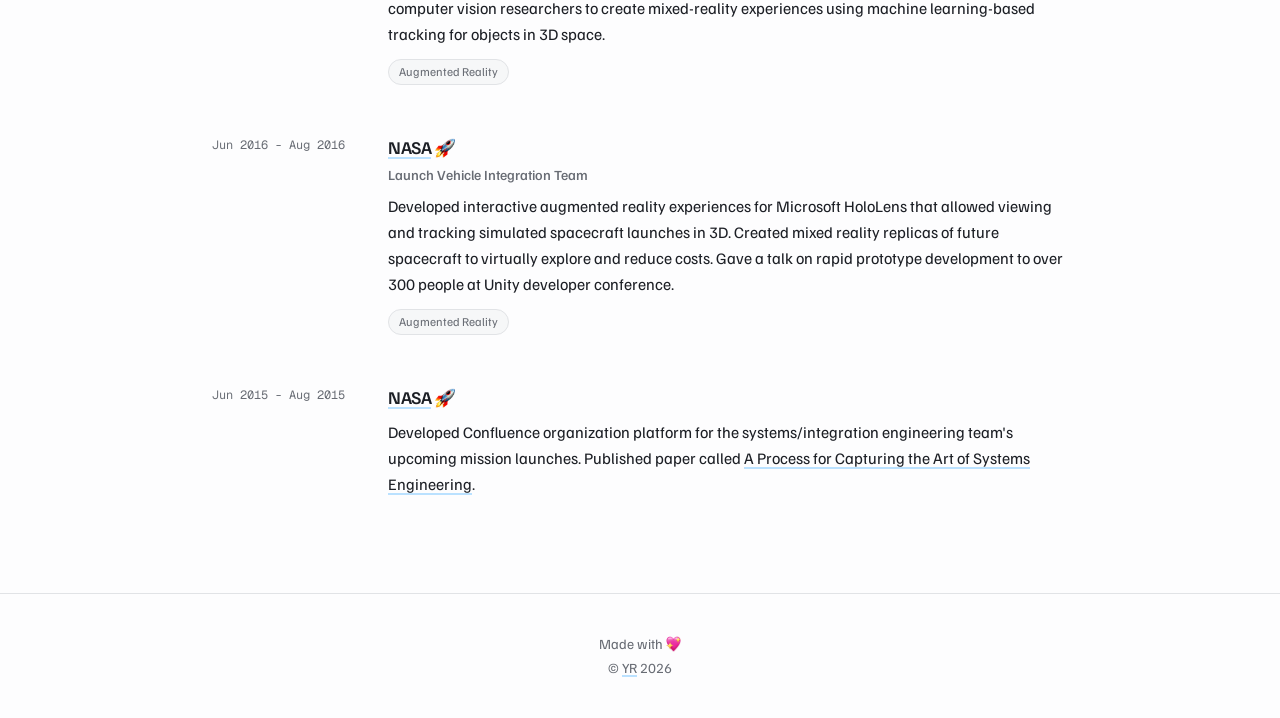
==== commit f336ae8f: "Sharper top line, featured project, plain email line" ====
--- a/index.html
+++ b/index.html
@@ -91,8 +91,11 @@
 		<div>
 			<h1 class="text-3xl font-semibold tracking-tight sm:text-4xl">Hi, I'm Yasmeen!</h1>
 
-			<p class="mt-4 max-w-[56ch] leading-relaxed text-muted">
-				I'm a hackathon-obsessed software engineer exploring fun &amp; futuristic ideas. I previously worked at
+			<p class="mt-4 max-w-[56ch] text-lg leading-relaxed">
+				I build fun, futuristic software, mostly at hackathons.
+			</p>
+			<p class="mt-2 max-w-[56ch] leading-relaxed text-muted">
+				Software engineer. Previously at
 				<a class="sweep sweep-hook" href="https://hook.xyz">Hook</a>,
 				<a class="sweep sweep-oscar" href="https://www.hioscar.com/">Oscar Health</a>,
 				<a class="sweep sweep-gs" href="https://www.goldmansachs.com/">GS</a>,
@@ -118,11 +121,34 @@
 				<svg class="icon" aria-hidden="true"><use href="#i-pin"></use></svg>
 				New York, NY
 			</p>
+
+			<p class="mt-4 text-sm">
+				<span class="text-muted">Email:</span>
+				<a class="marker" href="mailto:yasmeen.roumie@gmail.com">yasmeen.roumie@gmail.com</a>
+			</p>
 		</div>
 
 	</section>
 
-	<ol class="mt-16 space-y-12 sm:mt-20">
+	<section class="mt-12 sm:mt-16" aria-labelledby="featured-heading">
+		<p id="featured-heading" class="font-mono text-xs text-muted">Featured project</p>
+		<a class="card-link group mt-3 block" href="tinyfoodie/">
+			<article class="card p-5">
+				<h2 class="flex items-center gap-1.5 text-lg font-semibold tracking-tight">
+					Tiny Foodie
+					<svg class="icon text-xs text-muted transition-transform group-hover:-translate-y-0.5 group-hover:translate-x-0.5" aria-hidden="true"><use href="#i-arrow"></use></svg>
+				</h2>
+				<p class="mt-2 leading-relaxed text-muted">An iOS app for feeding a baby when you're out. Scan a restaurant menu and each dish gets a Yes, Yes if, or Not yet for your baby's age and allergens, plus the one fix and what to say to the server.</p>
+				<ul class="mt-3 flex flex-wrap gap-1.5">
+					<li class="tag">iOS</li>
+					<li class="tag">SwiftUI</li>
+					<li class="tag">AI</li>
+				</ul>
+			</article>
+		</a>
+	</section>
+
+	<ol class="mt-12 space-y-12 sm:mt-16">
 
 		<li class="grid gap-2 sm:grid-cols-[9rem_1fr] sm:gap-8">
 			<p class="pt-1 font-mono text-xs text-muted">2022 - 2023</p>
